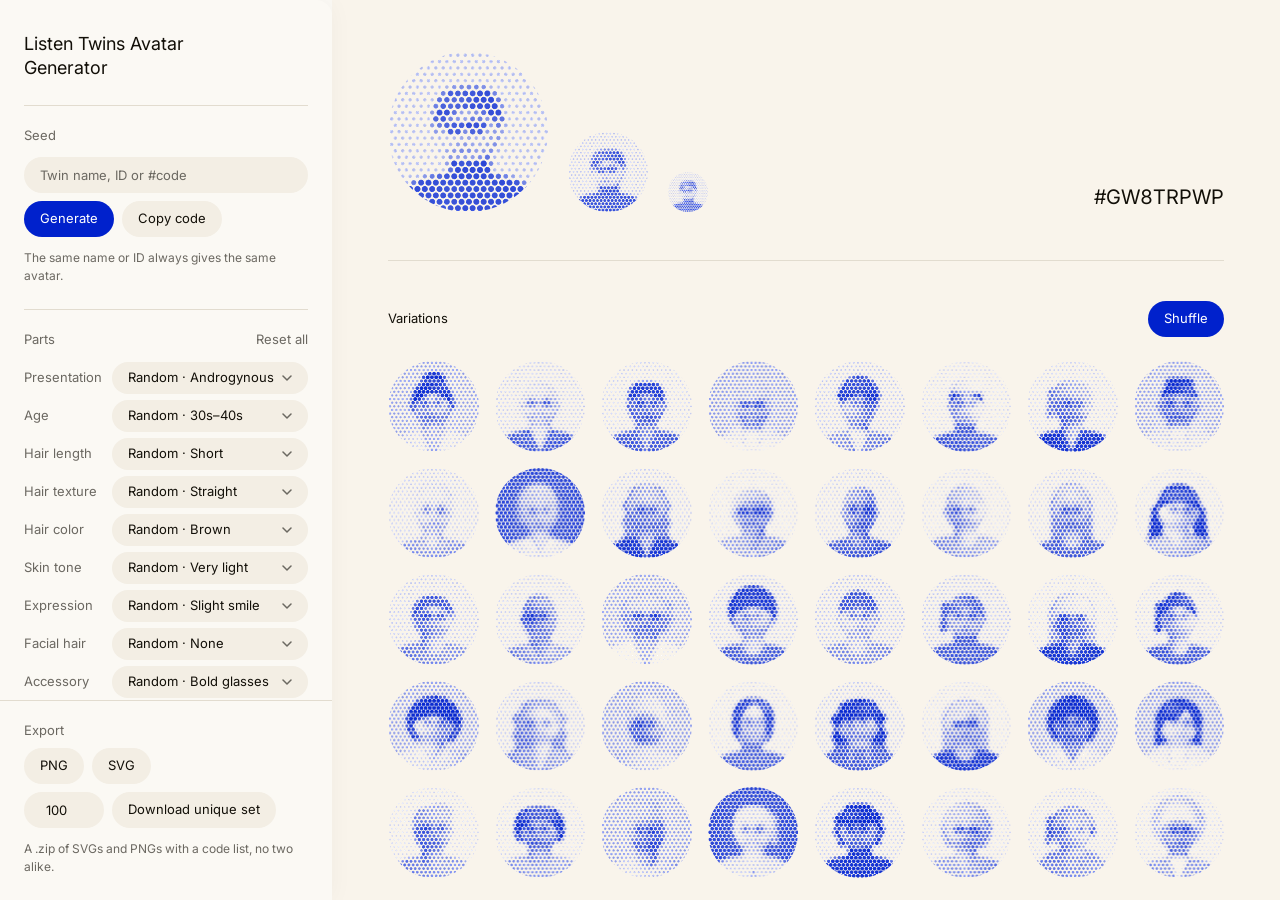
==== generator/index.html @ 9fcd25c4 "Twin Avatars: section dividers in the sidebar Co-Authored-By: Claude Opus 5.5 <noreply@anthropic.com" ====
<!DOCTYPE html>
<html lang="en">
<head>
<meta charset="UTF-8">
<meta name="viewport" content="width=device-width, initial-scale=1.0">
<title>Twin Avatars</title>
<link rel="preconnect" href="https://fonts.googleapis.com">
<link rel="preconnect" href="https://fonts.gstatic.com" crossorigin>
<link href="https://fonts.googleapis.com/css2?family=Inter&display=swap" rel="stylesheet">
<link rel="stylesheet" href="styles.css?v=28">
</head>
<body>
<div class="app">

  <aside class="sidebar">
    <div class="sidebar-body">
      <h1>Listen Twins Avatar<br>Generator</h1>

      <section class="group">
        <h2>Seed</h2>
        <input type="text" id="seedInput" class="field" placeholder="Twin name, ID or #code" spellcheck="false" autocomplete="off">
        <div class="row">
          <button id="randomBtn" class="btn primary">Generate</button>
          <button id="copyCode" class="btn">Copy code</button>
        </div>
        <p class="hint">The same name or ID always gives the same avatar.</p>
      </section>

      <section class="group">
        <div class="group-head">
          <h2>Parts</h2>
          <button id="unlockAll" class="link">Reset all</button>
        </div>
        <div id="parts"></div>
        <p class="hint">Pick a part to lock it. Face shape, pose and lighting vary on their own.</p>
      </section>
    </div>

    <section class="sidebar-foot">
      <h2>Export</h2>
      <div class="row">
        <button id="exportPng" class="btn">PNG</button>
        <button id="exportSvg" class="btn">SVG</button>
      </div>
      <div class="row">
        <input type="number" id="setCount" class="field count" value="100" min="1" max="2000" aria-label="Set size">
        <button id="exportSet" class="btn">Download unique set</button>
      </div>
      <p class="hint" id="exportStatus">A .zip of SVGs and PNGs with a code list, no two alike.</p>
    </section>
  </aside>

  <main class="stage">
    <section class="hero">
      <button class="previews" id="copySvg" aria-label="Copy avatar SVG">
        <canvas class="avatar" data-size="160"></canvas>
        <canvas class="avatar" data-size="80"></canvas>
        <canvas class="avatar" data-size="40"></canvas>
      </button>
      <div class="code-wrap">
        <button class="code" id="codeLabel" aria-label="Copy avatar code">–</button>
        <span class="copied" id="copiedNote" role="status" aria-live="polite"></span>
      </div>
    </section>

    <div class="divider"></div>

    <section>
      <div class="gallery-head">
        <h2>Variations</h2>
        <button id="shuffleBtn" class="btn primary">Shuffle</button>
      </div>
      <div class="gallery" id="gallery"></div>
    </section>
  </main>

</div>
<div class="cursor-tip" id="cursorTip" aria-hidden="true">Copy SVG</div>
<script src="avatar.js?v=33"></script>
<script src="app.js?v=20"></script>
</body>
</html>
---- generator/styles.css ----
/* Twin Avatars — Inter 400 only; no letter-spacing, all-caps or strokes.
 * Fields and buttons are filled pills; the one hairline is the divider. */

:root {
  --panel: #FBF9F4;          /* surface-highlight */
  --stage: #F9F4EB;          /* surface-primary beige */
  --fill: #F3EEE4;          /* light beige */
  --fill-hover: #EEE8DD;    /* surface-secondary */
  --placeholder: #EEE8DD;    /* surface-secondary */
  --text: #120F08;
  --text-secondary: #6B6861;
  --hairline: #E2DCCF;
  --brand: #0021CC;
  --brand-hover: #0019A3;
  --brand-tint: #E6E9FA;
  --on-brand: #FFFFFF;
  --sidebar-w: 332px;   /* fits the longest part label, "Random · Androgynous" */
}

@media (prefers-color-scheme: dark) {
  :root {
    --panel: #1A1A1A;
    --stage: #130F06;
    --fill: #201C13;
    --fill-hover: #30291D;
    --placeholder: #201C13;
    --text: #F9F4EB;
    --text-secondary: #9E9B94;
    --hairline: #30291D;
    --brand: #3354FF;
    --brand-hover: #4D6AFF;
    --brand-tint: #1A2050;
  }
}

* { box-sizing: border-box; }

/* The page background itself is painted as the two panels, so the sidebar
   color always reaches the bottom of the window, whatever height the
   browser reports for the layout. */
html {
  background: linear-gradient(90deg, var(--panel) 0 var(--sidebar-w), var(--stage) var(--sidebar-w));
}
html, body {
  margin: 0;
  height: 100%;
  color: var(--text);
  font-family: 'Inter', sans-serif;
  font-weight: 400;
  font-size: 13px;
  line-height: 1.5;
}
body { background: transparent; }

h1, h2, button, input, select { font: inherit; font-weight: 400; color: inherit; }
h1, h2, p { margin: 0; }

/* desktop: the page itself never scrolls; the layout is pinned to the
   window edges and only the sidebar options and the stage scroll inside */
.app { display: flex; position: fixed; inset: 0; }
html, body { overflow: hidden; overscroll-behavior: none; }

/* ---------- Sidebar ---------- */

/* options scroll; export stays pinned at the bottom */
.sidebar {
  width: var(--sidebar-w);
  flex: none;
  display: flex;
  flex-direction: column;
  overflow: hidden;
  background: var(--panel);
  border-radius: 0 16px 0 0;
  box-shadow: 0 0 24px rgba(18, 15, 8, 0.04);
  position: relative;
  z-index: 1;
}
.sidebar-body {
  flex: 1;
  min-height: 0;
  overflow-y: auto;
  padding: 32px 24px 24px;
}
.sidebar-foot {
  flex: none;
  padding: 20px 24px 24px;
  background: var(--panel);
  border-top: 1px solid var(--hairline);
}
.sidebar-foot h2 { font-size: 13px; color: var(--text-secondary); margin-bottom: 4px; }
.sidebar h1 { font-size: 18px; line-height: 1.35; }

.group { margin-top: 24px; padding-top: 20px; border-top: 1px solid var(--hairline); }
.group h2 { font-size: 13px; color: var(--text-secondary); margin-bottom: 12px; }
.group-head { display: flex; justify-content: space-between; align-items: baseline; }

.row { display: flex; gap: 8px; margin-top: 8px; flex-wrap: wrap; }
.hint { color: var(--text-secondary); font-size: 12px; margin-top: 12px; }

.field, .part select {
  height: 36px;
  width: 100%;
  border: none;
  border-radius: 999px;
  background: var(--fill);
  padding: 0 16px;
  outline: none;
}
.field::placeholder { color: var(--text-secondary); }
.field:focus-visible, .part select:focus-visible, .btn:focus-visible, .link:focus-visible {
  box-shadow: 0 0 0 2px var(--brand);
}
.field.count { width: 80px; text-align: center; padding: 0 8px; }

.part {
  display: grid;
  grid-template-columns: 80px 1fr;
  align-items: center;
  gap: 8px;
  margin-bottom: 6px;
}
.part span { color: var(--text-secondary); }
.part select {
  height: 32px;
  appearance: none;
  cursor: pointer;
  /* chevron sits 16px from the right edge, matching the 16px text inset
     on the left, so the pill's padding is even on both sides */
  background-image: url("data:image/svg+xml,%3Csvg xmlns='http://www.w3.org/2000/svg' width='10' height='6' viewBox='0 0 10 6'%3E%3Cpath d='M1 1l4 4 4-4' fill='none' stroke='%236B6861' stroke-width='1.5' stroke-linecap='round' stroke-linejoin='round'/%3E%3C/svg%3E");
  background-repeat: no-repeat;
  background-position: right 16px center;
  padding: 0 34px 0 16px;
  text-overflow: ellipsis;
}
.part select:hover { background-color: var(--fill-hover); }
.part select.locked { background-color: var(--brand-tint); color: var(--brand); }

.btn {
  height: 36px;
  border: none;
  border-radius: 999px;
  background: var(--fill);
  padding: 0 16px;
  cursor: pointer;
  transition: background-color 120ms;
}
.btn:hover { background: var(--fill-hover); }
.btn:disabled { color: var(--text-secondary); cursor: default; }
.btn.primary { background: var(--brand); color: var(--on-brand); }
.btn.primary:hover { background: var(--brand-hover); }

.link {
  border: none;
  background: none;
  padding: 0;
  color: var(--text-secondary);
  cursor: pointer;
  border-radius: 4px;
}
.link:hover { color: var(--text); }

/* ---------- Stage ---------- */

.stage {
  flex: 1;
  min-width: 0;
  overflow-y: auto;
  padding: 52px 56px 48px;
  background: var(--stage);
}

.hero {
  display: flex;
  align-items: flex-end;
  justify-content: space-between;
  gap: 24px;
}

/* the previews are one button: clicking an avatar copies its SVG */
.previews {
  display: flex;
  align-items: flex-end;
  gap: 20px;
  border: none;
  background: none;
  padding: 0;
  cursor: pointer;
  border-radius: 16px;
}
.previews:focus-visible { outline: none; box-shadow: 0 0 0 2px var(--brand); }
.avatar { display: block; border-radius: 50%; background: var(--placeholder); transition: transform 160ms ease-out; }
.previews .avatar:hover { transform: scale(1.06); }
/* avatars are transparent; the fill only holds the spot while rendering */
.avatar.ready, .gallery button.ready { background: transparent; }

.code-wrap { position: relative; display: flex; flex-direction: column; align-items: flex-end; }
.code {
  font-size: 20px;
  font-variant-numeric: tabular-nums;
  border: none;
  background: none;
  padding: 4px 10px;
  margin: -4px -10px;
  border-radius: 999px;
  cursor: pointer;
  transition: background-color 120ms;
}
.code:hover { background: var(--placeholder); }
.code:focus-visible { outline: none; box-shadow: 0 0 0 2px var(--brand); }
.copied {
  position: absolute;
  top: 100%;
  right: 0;
  margin-top: 8px;
  white-space: nowrap;
  font-size: 12px;
  color: var(--brand);
  opacity: 0;
  transform: translateY(-4px);
  transition: opacity 160ms, transform 160ms;
}
.copied.show { opacity: 1; transform: none; }

/* bubble that follows the cursor over the avatars and the code */
.cursor-tip {
  position: fixed;
  left: 0;
  top: 0;
  z-index: 10;
  padding: 4px 10px;
  border-radius: 999px;
  background: var(--text);
  color: var(--panel);
  font-size: 12px;
  white-space: nowrap;
  pointer-events: none;
  opacity: 0;
  transition: opacity 120ms;
}
.cursor-tip.show { opacity: 1; }

.divider { height: 1px; background: var(--hairline); margin: 48px 0 40px; }

.gallery-head {
  display: flex;
  justify-content: space-between;
  align-items: center;
  margin-bottom: 24px;
}
.gallery-head h2 { font-size: 13px; }   /* same as the Shuffle button */

.gallery {
  display: grid;
  grid-template-columns: repeat(8, 1fr);
  gap: 16px;
}
.gallery button {
  aspect-ratio: 1;
  width: 100%;
  padding: 0;
  border: none;
  border-radius: 50%;
  background: var(--placeholder);
  cursor: pointer;
}
.gallery button:focus-visible { box-shadow: 0 0 0 2px var(--brand); outline: none; }
.gallery button.active { box-shadow: 0 0 0 2px var(--stage), 0 0 0 4px var(--brand); }
/* scale the canvas, not the button, so hover doesn't fight the flip */
.gallery canvas { display: block; width: 100%; height: 100%; border-radius: 50%; transition: transform 160ms ease-out; }
.gallery button:hover canvas { transform: scale(1.06); }

@media (max-width: 1100px) {
  .gallery { grid-template-columns: repeat(6, 1fr); }
}

@media (max-width: 760px) {
  html { background: var(--stage); }
  html, body { overflow: visible; }
  .app { flex-direction: column; position: static; }
  .sidebar { width: 100%; border-radius: 0 0 16px 16px; overflow: visible; }
  .sidebar-body { overflow: visible; padding: 24px 16px 16px; }
  .sidebar-foot { padding: 16px 16px 24px; }
  .stage { overflow: visible; padding: 32px 16px; }
  .hero { flex-wrap: wrap; }
  .previews { gap: 12px; }
  .code { font-size: 16px; }
  .divider { margin: 32px 0 24px; }
  .gallery { grid-template-columns: repeat(4, 1fr); gap: 12px; }
}
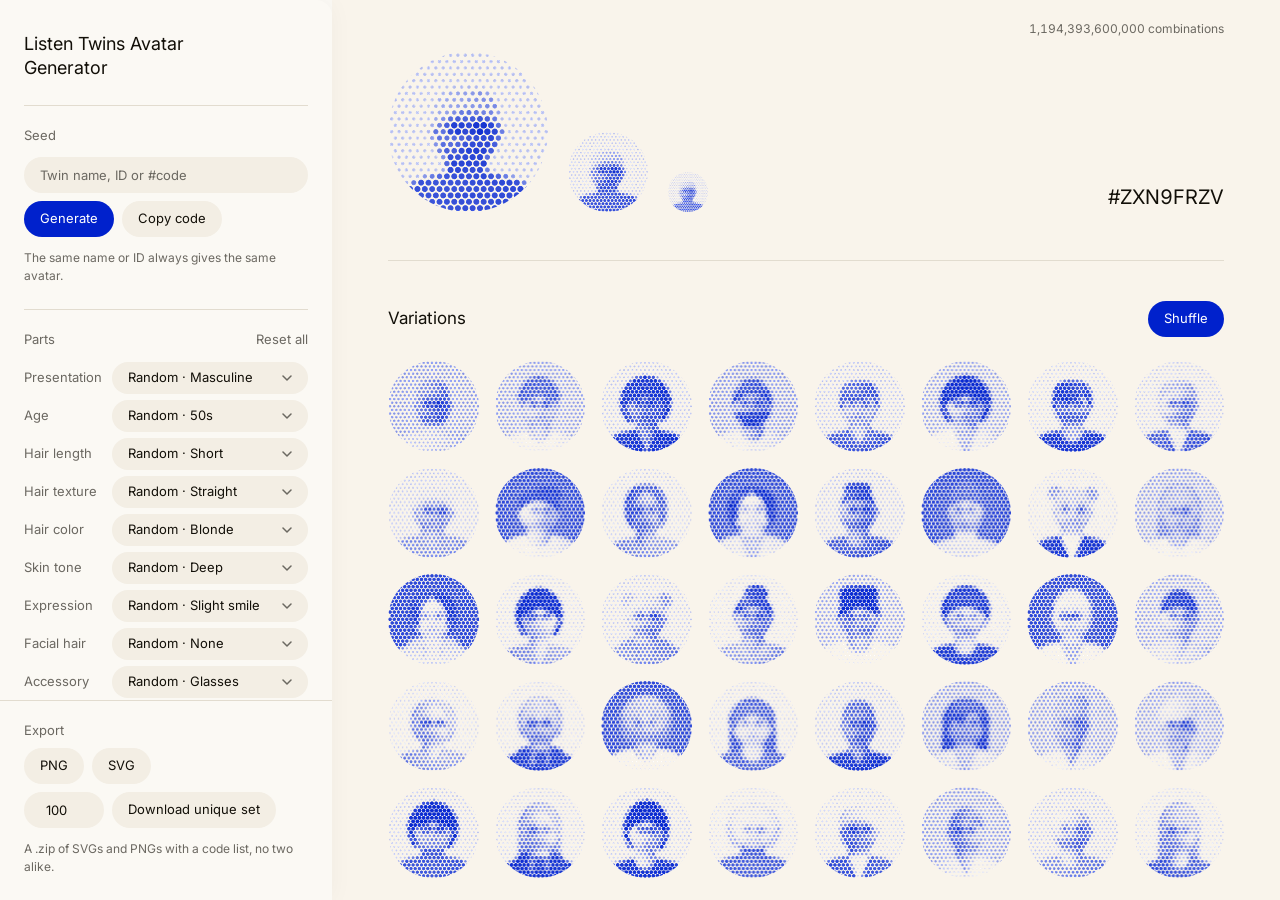
==== commit 1f1df4e8: "Twin Avatars: rarer, redesigned ponytail; combinations count; larger Variations label The ponytail r" ====
--- a/generator/index.html
+++ b/generator/index.html
@@ -7,7 +7,7 @@
 <link rel="preconnect" href="https://fonts.googleapis.com">
 <link rel="preconnect" href="https://fonts.gstatic.com" crossorigin>
 <link href="https://fonts.googleapis.com/css2?family=Inter&display=swap" rel="stylesheet">
-<link rel="stylesheet" href="styles.css?v=28">
+<link rel="stylesheet" href="styles.css?v=29">
 </head>
 <body>
 <div class="app">
@@ -51,6 +51,7 @@
   </aside>
 
   <main class="stage">
+    <span class="combos" id="dotReadout">–</span>
     <section class="hero">
       <button class="previews" id="copySvg" aria-label="Copy avatar SVG">
         <canvas class="avatar" data-size="160"></canvas>
@@ -76,7 +77,7 @@
 
 </div>
 <div class="cursor-tip" id="cursorTip" aria-hidden="true">Copy SVG</div>
-<script src="avatar.js?v=33"></script>
-<script src="app.js?v=20"></script>
+<script src="avatar.js?v=35"></script>
+<script src="app.js?v=21"></script>
 </body>
 </html>
--- a/generator/styles.css
+++ b/generator/styles.css
@@ -162,11 +162,22 @@
 /* ---------- Stage ---------- */
 
 .stage {
+  position: relative;
   flex: 1;
   min-width: 0;
   overflow-y: auto;
   padding: 52px 56px 48px;
   background: var(--stage);
+}
+
+/* combinations count, top right */
+.combos {
+  position: absolute;
+  top: 20px;
+  right: 56px;
+  font-size: 12px;
+  color: var(--text-secondary);
+  font-variant-numeric: tabular-nums;
 }
 
 .hero {
@@ -247,7 +258,7 @@
   align-items: center;
   margin-bottom: 24px;
 }
-.gallery-head h2 { font-size: 13px; }   /* same as the Shuffle button */
+.gallery-head h2 { font-size: 17px; }
 
 .gallery {
   display: grid;
@@ -284,6 +295,7 @@
   .hero { flex-wrap: wrap; }
   .previews { gap: 12px; }
   .code { font-size: 16px; }
+  .combos { right: 16px; top: 12px; }
   .divider { margin: 32px 0 24px; }
   .gallery { grid-template-columns: repeat(4, 1fr); gap: 12px; }
 }
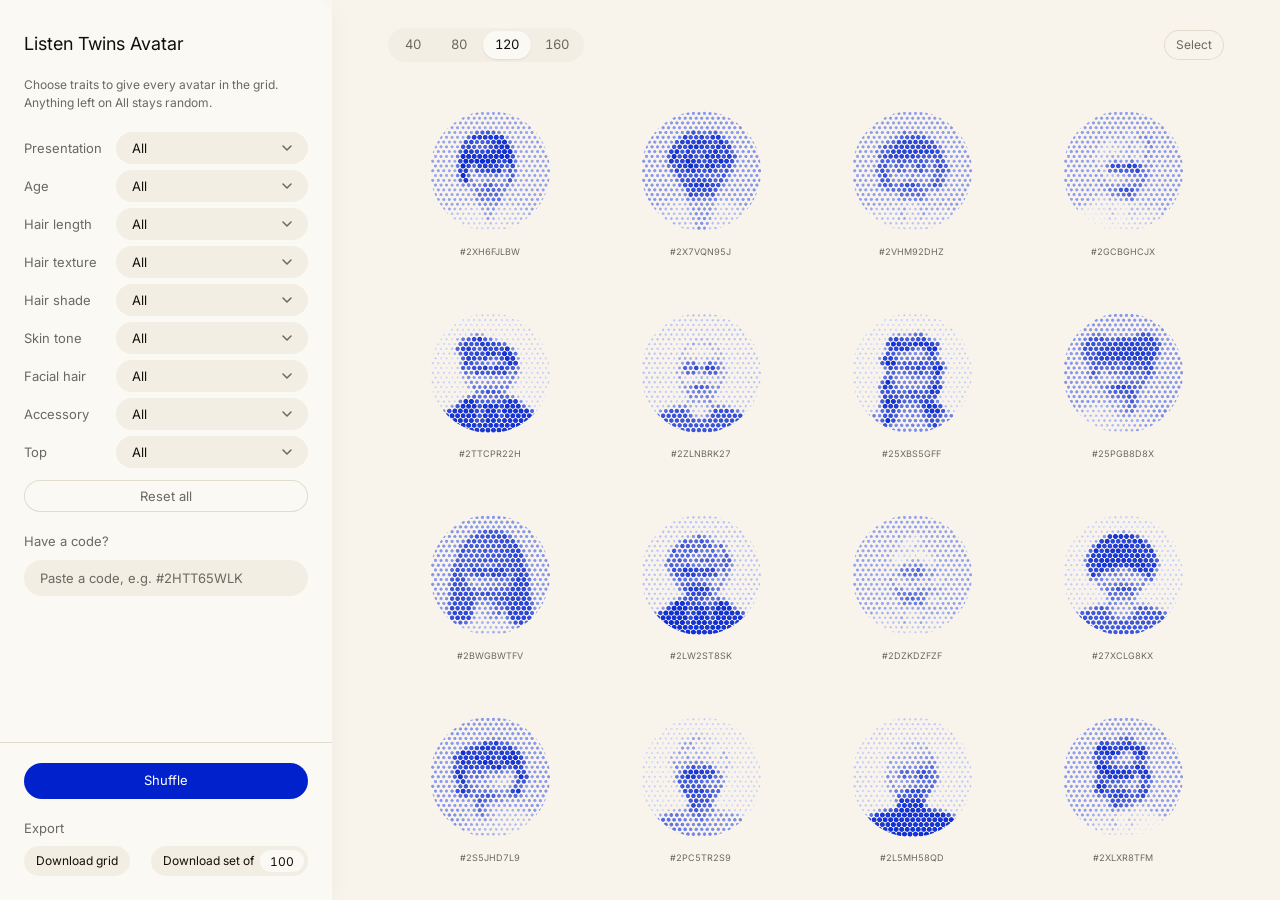
==== commit 8b664a7f: "Twin Avatars: grid UI, clearer parts, sturdier avatars UI: one big grid with a 40/80/120/160 size sw" ====
--- a/generator/index.html
+++ b/generator/index.html
@@ -7,77 +7,72 @@
 <link rel="preconnect" href="https://fonts.googleapis.com">
 <link rel="preconnect" href="https://fonts.gstatic.com" crossorigin>
 <link href="https://fonts.googleapis.com/css2?family=Inter&display=swap" rel="stylesheet">
-<link rel="stylesheet" href="styles.css?v=29">
+<link rel="stylesheet" href="styles.css?v=55">
 </head>
 <body>
 <div class="app">
 
   <aside class="sidebar">
     <div class="sidebar-body">
-      <h1>Listen Twins Avatar<br>Generator</h1>
+      <h1>Listen Twins Avatar</h1>
 
       <section class="group">
-        <h2>Seed</h2>
-        <input type="text" id="seedInput" class="field" placeholder="Twin name, ID or #code" spellcheck="false" autocomplete="off">
-        <div class="row">
-          <button id="randomBtn" class="btn primary">Generate</button>
-          <button id="copyCode" class="btn">Copy code</button>
-        </div>
-        <p class="hint">The same name or ID always gives the same avatar.</p>
+        <p class="hint parts-hint">Choose traits to give every avatar in the grid. Anything left on All stays random.</p>
+        <div id="parts"></div>
+        <button id="unlockAll" class="btn outline reset">Reset all</button>
       </section>
 
-      <section class="group">
-        <div class="group-head">
-          <h2>Parts</h2>
-          <button id="unlockAll" class="link">Reset all</button>
+      <div class="restore">
+        <label for="seedInput">Have a code?</label>
+        <input type="text" id="seedInput" class="field" placeholder="Paste a code, e.g. #2HTT65WLK" spellcheck="false" autocomplete="off">
+      </div>
+    </div>
+
+    <!-- pinned: Generate and Export stay visible while the options scroll -->
+    <div class="sidebar-foot">
+      <button id="generateBtn" class="btn primary generate">Shuffle</button>
+
+      <section class="export">
+        <h2>Export</h2>
+        <div class="export-row">
+          <button id="exportGrid" class="btn small" title="Zip of the avatars on screen: SVGs, PNGs and codes">Download grid</button>
+          <!-- one pill: the label downloads, the number inside is editable -->
+          <span class="set-pill" title="Zip of that many new, unique avatars">
+            <button id="exportSet" class="set-btn">Download set of</button>
+            <input type="number" id="setCount" value="100" min="1" max="2000" aria-label="Number of avatars in the set">
+          </span>
         </div>
-        <div id="parts"></div>
-        <p class="hint">Pick a part to lock it. Face shape, pose and lighting vary on their own.</p>
+        <p class="hint status" hidden>
+          <span id="exportStatus" aria-live="polite"></span>
+          <button id="cancelExport" class="cancel" aria-label="Cancel download" hidden>×</button>
+        </p>
       </section>
     </div>
-
-    <section class="sidebar-foot">
-      <h2>Export</h2>
-      <div class="row">
-        <button id="exportPng" class="btn">PNG</button>
-        <button id="exportSvg" class="btn">SVG</button>
-      </div>
-      <div class="row">
-        <input type="number" id="setCount" class="field count" value="100" min="1" max="2000" aria-label="Set size">
-        <button id="exportSet" class="btn">Download unique set</button>
-      </div>
-      <p class="hint" id="exportStatus">A .zip of SVGs and PNGs with a code list, no two alike.</p>
-    </section>
   </aside>
 
   <main class="stage">
-    <span class="combos" id="dotReadout">–</span>
-    <section class="hero">
-      <button class="previews" id="copySvg" aria-label="Copy avatar SVG">
-        <canvas class="avatar" data-size="160"></canvas>
-        <canvas class="avatar" data-size="80"></canvas>
-        <canvas class="avatar" data-size="40"></canvas>
-      </button>
-      <div class="code-wrap">
-        <button class="code" id="codeLabel" aria-label="Copy avatar code">–</button>
-        <span class="copied" id="copiedNote" role="status" aria-live="polite"></span>
+    <div class="stage-head">
+      <div class="sizes" id="sizes" role="radiogroup" aria-label="Avatar size">
+        <button role="radio" data-size="40">40</button>
+        <button role="radio" data-size="80">80</button>
+        <button role="radio" data-size="120">120</button>
+        <button role="radio" data-size="160">160</button>
       </div>
-    </section>
-
-    <div class="divider"></div>
-
-    <section>
-      <div class="gallery-head">
-        <h2>Variations</h2>
-        <button id="shuffleBtn" class="btn primary">Shuffle</button>
+      <div class="select-bar">
+        <span class="select-tools" id="selectTools" hidden>
+          <span class="sel-count" id="selCount" aria-live="polite">0 selected</span>
+          <button id="selectAll" class="link">Select all</button>
+          <button id="deselectAll" class="link">Deselect all</button>
+        </span>
+        <button id="selectToggle" class="btn small outline" aria-pressed="false">Select</button>
       </div>
-      <div class="gallery" id="gallery"></div>
-    </section>
+    </div>
+    <div class="grid" id="grid"></div>
   </main>
 
 </div>
 <div class="cursor-tip" id="cursorTip" aria-hidden="true">Copy SVG</div>
-<script src="avatar.js?v=35"></script>
-<script src="app.js?v=21"></script>
+<script src="avatar.js?v=55"></script>
+<script src="app.js?v=38"></script>
 </body>
 </html>
--- a/generator/styles.css
+++ b/generator/styles.css
@@ -88,11 +88,80 @@
   border-top: 1px solid var(--hairline);
 }
 .sidebar-foot h2 { font-size: 13px; color: var(--text-secondary); margin-bottom: 4px; }
+/* the first section follows the title directly, without a divider */
+.sidebar h1 + .group { border-top: none; padding-top: 0; margin-top: 20px; }
 .sidebar h1 { font-size: 18px; line-height: 1.35; }
 
 .group { margin-top: 24px; padding-top: 20px; border-top: 1px solid var(--hairline); }
 .group h2 { font-size: 13px; color: var(--text-secondary); margin-bottom: 12px; }
 .group-head { display: flex; justify-content: space-between; align-items: baseline; }
+.generate { width: 100%; }
+.export { margin-top: 20px; }
+.export-row { display: flex; flex-wrap: wrap; justify-content: space-between; align-items: center; gap: 8px; margin-top: 8px; }
+.set-pill {
+  display: inline-flex;
+  align-items: center;
+  height: 30px;
+  padding-right: 4px;
+  border-radius: 999px;
+  background: var(--fill);
+  transition: background-color 120ms;
+}
+.set-pill:hover { background: var(--fill-hover); }
+.set-pill[hidden] { display: none; }
+.set-btn {
+  height: 100%;
+  padding: 0 6px 0 12px;
+  border: none;
+  background: none;
+  font-size: 12px;
+  cursor: pointer;
+  border-radius: 999px 0 0 999px;
+}
+.set-btn:disabled { color: var(--text-secondary); cursor: default; }
+.set-btn:focus-visible { outline: none; box-shadow: 0 0 0 2px var(--brand); }
+.set-pill input {
+  width: 44px;
+  height: 22px;
+  border: none;
+  border-radius: 999px;
+  background: var(--panel);
+  color: var(--text);
+  text-align: center;
+  font: inherit;
+  font-size: 12px;
+  font-variant-numeric: tabular-nums;
+  -moz-appearance: textfield;
+}
+.set-pill input::-webkit-outer-spin-button,
+.set-pill input::-webkit-inner-spin-button { -webkit-appearance: none; margin: 0; }
+.set-pill input:focus { outline: none; box-shadow: 0 0 0 2px var(--brand); }
+.btn.small { height: 30px; padding: 0 12px; font-size: 12px; }
+/* only shown while a download is running or just finished */
+.status { display: flex; align-items: center; gap: 8px; margin-top: 8px; }
+.status[hidden] { display: none; }
+/* small round X to stop a download that's rendering */
+.cancel {
+  width: 20px;
+  height: 20px;
+  flex: none;
+  border: none;
+  border-radius: 50%;
+  background: var(--fill);
+  color: var(--text-secondary);
+  font-size: 14px;
+  line-height: 20px;
+  padding: 0;
+  cursor: pointer;
+}
+.cancel:hover { background: var(--fill-hover); color: var(--text); }
+.cancel[hidden] { display: none; }
+
+.restore { margin-top: 20px; }
+.restore label { display: block; color: var(--text-secondary); }
+.restore .field { margin-top: 8px; }
+/* the parts hint sits under the heading, above the pills */
+.parts-hint { margin: 0 0 20px; }
 
 .row { display: flex; gap: 8px; margin-top: 8px; flex-wrap: wrap; }
 .hint { color: var(--text-secondary); font-size: 12px; margin-top: 12px; }
@@ -107,6 +176,7 @@
   outline: none;
 }
 .field::placeholder { color: var(--text-secondary); }
+.field.invalid { box-shadow: 0 0 0 1px #CF2617; }   /* not a valid avatar code */
 .field:focus-visible, .part select:focus-visible, .btn:focus-visible, .link:focus-visible {
   box-shadow: 0 0 0 2px var(--brand);
 }
@@ -116,7 +186,7 @@
   display: grid;
   grid-template-columns: 80px 1fr;
   align-items: center;
-  gap: 8px;
+  gap: 12px;
   margin-bottom: 6px;
 }
 .part span { color: var(--text-secondary); }
@@ -148,6 +218,10 @@
 .btn:disabled { color: var(--text-secondary); cursor: default; }
 .btn.primary { background: var(--brand); color: var(--on-brand); }
 .btn.primary:hover { background: var(--brand-hover); }
+/* stroked pill */
+.btn.outline { background: none; box-shadow: inset 0 0 0 1px var(--hairline); color: var(--text-secondary); }
+.btn.outline:hover { background: none; box-shadow: inset 0 0 0 1px var(--text-secondary); color: var(--text); }
+.reset { width: 100%; height: 32px; margin-top: 6px; }
 
 .link {
   border: none;
@@ -159,7 +233,7 @@
 }
 .link:hover { color: var(--text); }
 
-/* ---------- Stage ---------- */
+/* ---------- Stage: one big grid ---------- */
 
 .stage {
   position: relative;
@@ -170,69 +244,109 @@
   background: var(--stage);
 }
 
-/* combinations count, top right */
-.combos {
-  position: absolute;
-  top: 20px;
-  right: 56px;
-  font-size: 12px;
+/* size switcher on the left, combinations count on the right */
+.stage-head {
+  display: flex;
+  justify-content: space-between;
+  align-items: center;
+  margin: -24px 0 28px;
+}
+.sizes {
+  display: flex;
+  gap: 2px;
+  padding: 3px;
+  border-radius: 999px;
+  background: var(--fill);
+}
+.sizes button {
+  height: 28px;
+  min-width: 44px;
+  padding: 0 12px;
+  border: none;
+  border-radius: 999px;
+  background: none;
   color: var(--text-secondary);
   font-variant-numeric: tabular-nums;
-}
-
-.hero {
+  cursor: pointer;
+  transition: background-color 120ms, color 120ms;
+}
+.sizes button:hover { color: var(--text); }
+.sizes button[aria-checked="true"] { background: var(--panel); color: var(--text); box-shadow: 0 1px 2px rgba(18, 15, 8, 0.08); }
+.sizes button:focus-visible { outline: none; box-shadow: 0 0 0 2px var(--brand); }
+/* selection mode: count, select all / deselect all, and the toggle */
+.select-bar { display: flex; align-items: center; gap: 16px; }
+.select-tools { display: flex; align-items: center; gap: 16px; font-size: 12px; }
+.select-tools[hidden] { display: none; }
+.sel-count { color: var(--text); font-variant-numeric: tabular-nums; }
+.select-tools .link { font-size: 12px; }
+#selectToggle[aria-pressed="true"] { background: var(--text); color: var(--panel); box-shadow: none; }
+
+/* selected tiles: a ring and a check */
+.grid .tile > button:first-child { position: relative; }
+.grid .tile.selected > button:first-child { box-shadow: 0 0 0 3px var(--stage), 0 0 0 5px var(--brand); }
+.grid .tile.selected > button:first-child::after {
+  content: "";
+  position: absolute;
+  top: -2px;
+  right: -2px;
+  width: 20px;
+  height: 20px;
+  border-radius: 50%;
+  background: var(--brand) url("data:image/svg+xml,%3Csvg xmlns='http://www.w3.org/2000/svg' width='10' height='8' viewBox='0 0 10 8'%3E%3Cpath d='M1 4l2.6 2.6L9 1' fill='none' stroke='white' stroke-width='1.6' stroke-linecap='round' stroke-linejoin='round'/%3E%3C/svg%3E") center no-repeat;
+  box-shadow: 0 0 0 2px var(--stage);
+}
+
+/* tiles render at exactly the chosen size (--tile) */
+/* cells are sized for the largest view, so switching sizes never reflows:
+   each avatar stays in its cell and scales in place */
+.grid {
+  --tile: 120px;
+  display: grid;
+  grid-template-columns: repeat(auto-fill, minmax(168px, 1fr));
+  gap: 12px 8px;
+}
+.tile {
+  height: 190px;
   display: flex;
-  align-items: flex-end;
-  justify-content: space-between;
-  gap: 24px;
-}
-
-/* the previews are one button: clicking an avatar copies its SVG */
-.previews {
-  display: flex;
-  align-items: flex-end;
-  gap: 20px;
+  flex-direction: column;
+  align-items: center;
+  justify-content: center;
+  gap: 14px;
+}
+/* the avatar's code, small, under each tile; click to copy */
+.tile .code {
   border: none;
   background: none;
+  padding: 1px 4px;
+  border-radius: 999px;
+  font-size: 9px;
+  line-height: 12px;
+  color: var(--text-secondary);
+  font-variant-numeric: tabular-nums;
+  white-space: nowrap;
+  cursor: pointer;
+}
+.tile .code:hover { color: var(--text); background: var(--placeholder); }
+.tile .code:focus-visible { outline: none; box-shadow: 0 0 0 2px var(--brand); }
+.grid > .tile > button:first-child {
+  width: var(--tile);
+  height: var(--tile);
+  flex: none;
+  transition: width 220ms ease, height 220ms ease;
   padding: 0;
-  cursor: pointer;
-  border-radius: 16px;
-}
-.previews:focus-visible { outline: none; box-shadow: 0 0 0 2px var(--brand); }
-.avatar { display: block; border-radius: 50%; background: var(--placeholder); transition: transform 160ms ease-out; }
-.previews .avatar:hover { transform: scale(1.06); }
+  border: none;
+  border-radius: 50%;
+  background: var(--placeholder);
+  cursor: pointer;
+}
 /* avatars are transparent; the fill only holds the spot while rendering */
-.avatar.ready, .gallery button.ready { background: transparent; }
-
-.code-wrap { position: relative; display: flex; flex-direction: column; align-items: flex-end; }
-.code {
-  font-size: 20px;
-  font-variant-numeric: tabular-nums;
-  border: none;
-  background: none;
-  padding: 4px 10px;
-  margin: -4px -10px;
-  border-radius: 999px;
-  cursor: pointer;
-  transition: background-color 120ms;
-}
-.code:hover { background: var(--placeholder); }
-.code:focus-visible { outline: none; box-shadow: 0 0 0 2px var(--brand); }
-.copied {
-  position: absolute;
-  top: 100%;
-  right: 0;
-  margin-top: 8px;
-  white-space: nowrap;
-  font-size: 12px;
-  color: var(--brand);
-  opacity: 0;
-  transform: translateY(-4px);
-  transition: opacity 160ms, transform 160ms;
-}
-.copied.show { opacity: 1; transform: none; }
-
-/* bubble that follows the cursor over the avatars and the code */
+.grid .tile > button.ready { background: transparent; }
+.grid .tile > button:first-child:focus-visible { box-shadow: 0 0 0 2px var(--brand); outline: none; }
+/* scale the canvas, not the button, so hover doesn't fight the flip */
+.grid canvas { display: block; width: 100%; height: 100%; border-radius: 50%; transition: transform 160ms ease-out; }
+.grid .tile > button:hover canvas { transform: scale(1.06); }
+
+/* bubble that follows the cursor over the tiles and confirms copies */
 .cursor-tip {
   position: fixed;
   left: 0;
@@ -250,40 +364,6 @@
 }
 .cursor-tip.show { opacity: 1; }
 
-.divider { height: 1px; background: var(--hairline); margin: 48px 0 40px; }
-
-.gallery-head {
-  display: flex;
-  justify-content: space-between;
-  align-items: center;
-  margin-bottom: 24px;
-}
-.gallery-head h2 { font-size: 17px; }
-
-.gallery {
-  display: grid;
-  grid-template-columns: repeat(8, 1fr);
-  gap: 16px;
-}
-.gallery button {
-  aspect-ratio: 1;
-  width: 100%;
-  padding: 0;
-  border: none;
-  border-radius: 50%;
-  background: var(--placeholder);
-  cursor: pointer;
-}
-.gallery button:focus-visible { box-shadow: 0 0 0 2px var(--brand); outline: none; }
-.gallery button.active { box-shadow: 0 0 0 2px var(--stage), 0 0 0 4px var(--brand); }
-/* scale the canvas, not the button, so hover doesn't fight the flip */
-.gallery canvas { display: block; width: 100%; height: 100%; border-radius: 50%; transition: transform 160ms ease-out; }
-.gallery button:hover canvas { transform: scale(1.06); }
-
-@media (max-width: 1100px) {
-  .gallery { grid-template-columns: repeat(6, 1fr); }
-}
-
 @media (max-width: 760px) {
   html { background: var(--stage); }
   html, body { overflow: visible; }
@@ -291,11 +371,6 @@
   .sidebar { width: 100%; border-radius: 0 0 16px 16px; overflow: visible; }
   .sidebar-body { overflow: visible; padding: 24px 16px 16px; }
   .sidebar-foot { padding: 16px 16px 24px; }
-  .stage { overflow: visible; padding: 32px 16px; }
-  .hero { flex-wrap: wrap; }
-  .previews { gap: 12px; }
-  .code { font-size: 16px; }
-  .combos { right: 16px; top: 12px; }
-  .divider { margin: 32px 0 24px; }
-  .gallery { grid-template-columns: repeat(4, 1fr); gap: 12px; }
-}
+  .stage { overflow: visible; padding: 40px 16px 32px; }
+  .stage-head { margin-top: -16px; }
+}
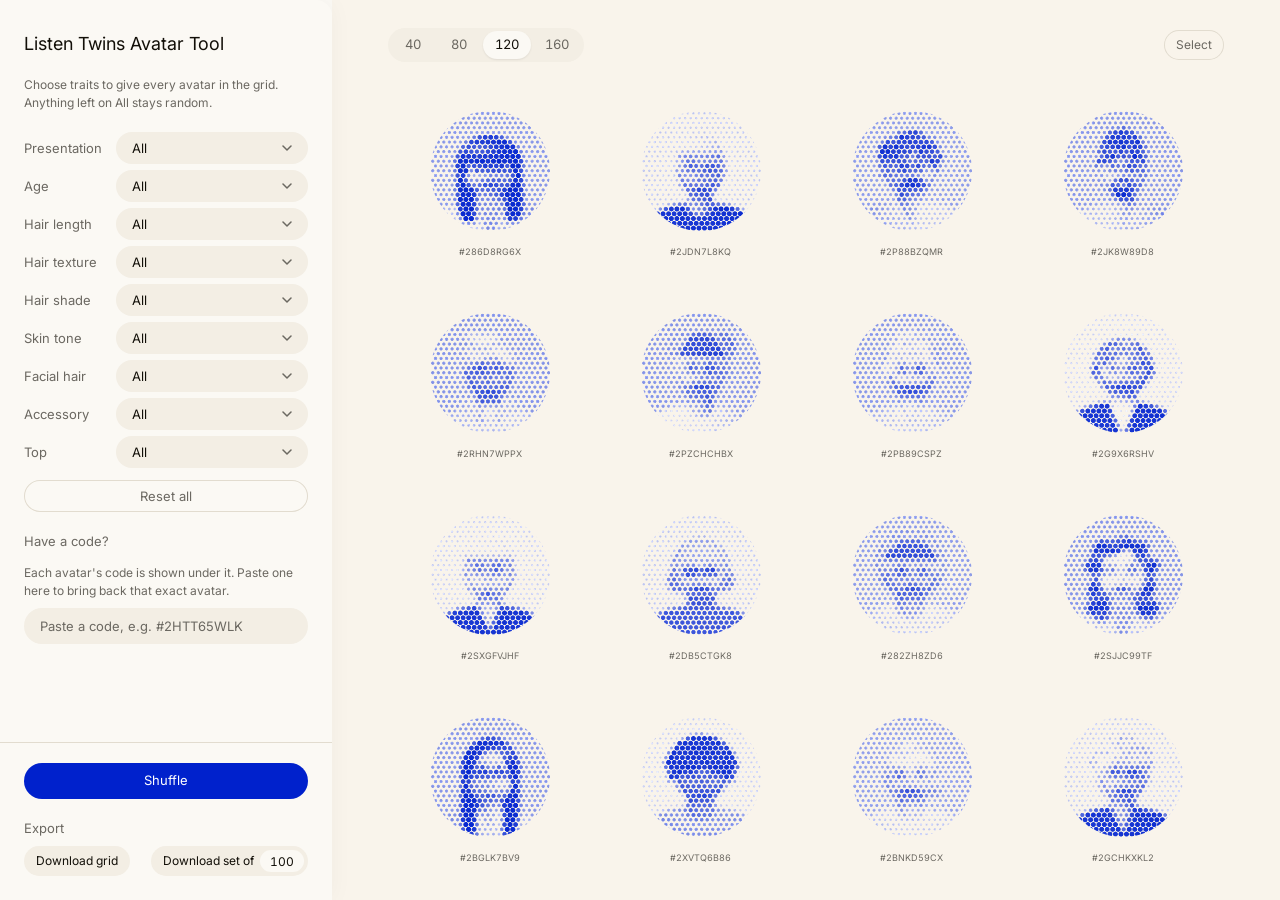
==== commit 8834aa2a: "Twin Avatars: explain the code box; title is Listen Twins Avatar Tool Co-Authored-By: Claude Opus 5." ====
--- a/generator/index.html
+++ b/generator/index.html
@@ -3,18 +3,18 @@
 <head>
 <meta charset="UTF-8">
 <meta name="viewport" content="width=device-width, initial-scale=1.0">
-<title>Twin Avatars</title>
+<title>Listen Twins Avatar Tool</title>
 <link rel="preconnect" href="https://fonts.googleapis.com">
 <link rel="preconnect" href="https://fonts.gstatic.com" crossorigin>
 <link href="https://fonts.googleapis.com/css2?family=Inter&display=swap" rel="stylesheet">
-<link rel="stylesheet" href="styles.css?v=55">
+<link rel="stylesheet" href="styles.css?v=56">
 </head>
 <body>
 <div class="app">
 
   <aside class="sidebar">
     <div class="sidebar-body">
-      <h1>Listen Twins Avatar</h1>
+      <h1>Listen Twins Avatar Tool</h1>
 
       <section class="group">
         <p class="hint parts-hint">Choose traits to give every avatar in the grid. Anything left on All stays random.</p>
@@ -24,7 +24,8 @@
 
       <div class="restore">
         <label for="seedInput">Have a code?</label>
-        <input type="text" id="seedInput" class="field" placeholder="Paste a code, e.g. #2HTT65WLK" spellcheck="false" autocomplete="off">
+        <p class="hint restore-hint" id="codeHint">Each avatar's code is shown under it. Paste one here to bring back that exact avatar.</p>
+        <input aria-describedby="codeHint" type="text" id="seedInput" class="field" placeholder="Paste a code, e.g. #2HTT65WLK" spellcheck="false" autocomplete="off">
       </div>
     </div>
 
--- a/generator/styles.css
+++ b/generator/styles.css
@@ -160,6 +160,7 @@
 .restore { margin-top: 20px; }
 .restore label { display: block; color: var(--text-secondary); }
 .restore .field { margin-top: 8px; }
+.restore-hint { margin-top: 2px; }
 /* the parts hint sits under the heading, above the pills */
 .parts-hint { margin: 0 0 20px; }
 
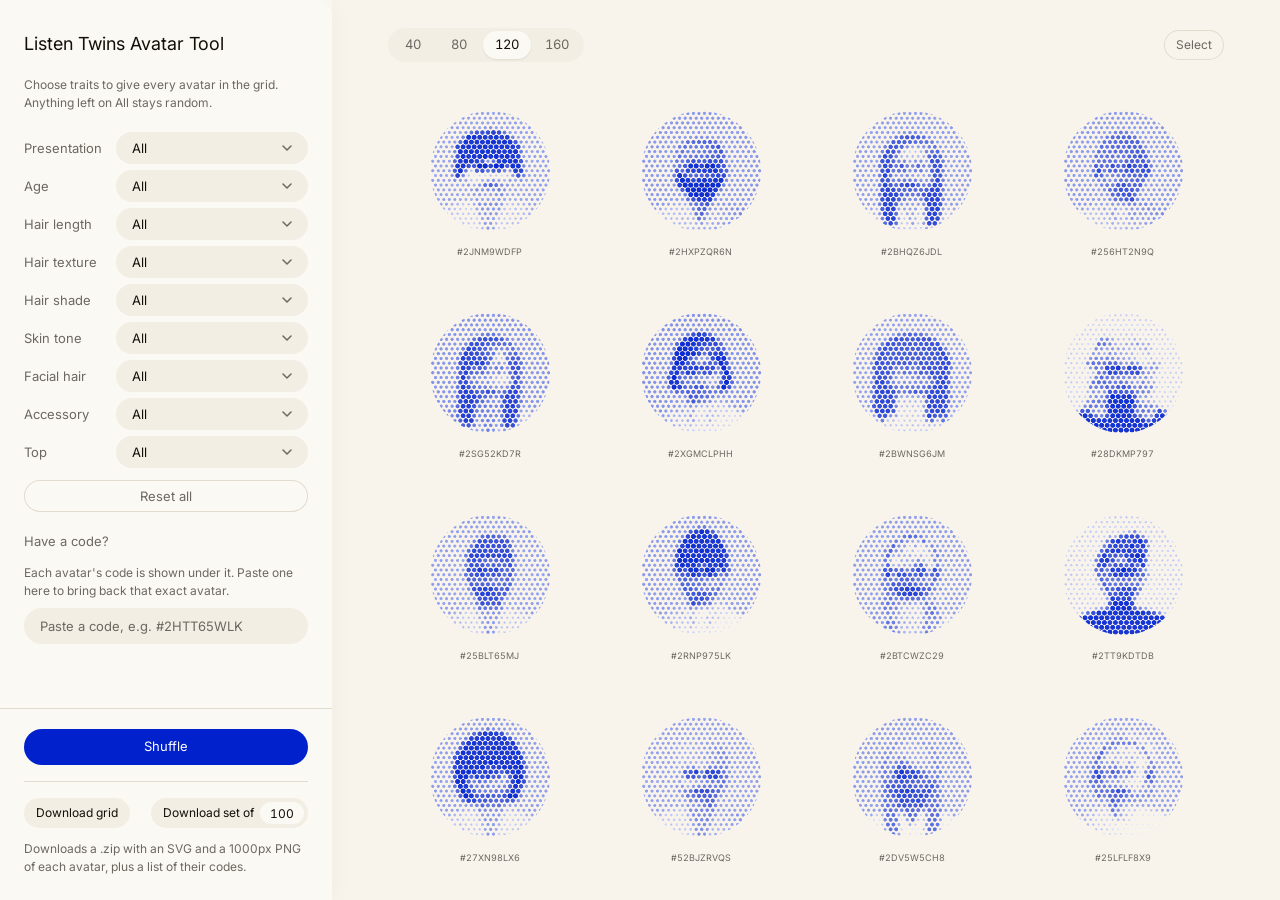
==== commit 81cce1c3: "Twin Avatars: divider under Shuffle, note on what downloads contain Co-Authored-By: Claude Opus 5.5 " ====
--- a/generator/index.html
+++ b/generator/index.html
@@ -7,7 +7,7 @@
 <link rel="preconnect" href="https://fonts.googleapis.com">
 <link rel="preconnect" href="https://fonts.gstatic.com" crossorigin>
 <link href="https://fonts.googleapis.com/css2?family=Inter&display=swap" rel="stylesheet">
-<link rel="stylesheet" href="styles.css?v=56">
+<link rel="stylesheet" href="styles.css?v=57">
 </head>
 <body>
 <div class="app">
@@ -33,8 +33,7 @@
     <div class="sidebar-foot">
       <button id="generateBtn" class="btn primary generate">Shuffle</button>
 
-      <section class="export">
-        <h2>Export</h2>
+      <section class="export" aria-label="Download">
         <div class="export-row">
           <button id="exportGrid" class="btn small" title="Zip of the avatars on screen: SVGs, PNGs and codes">Download grid</button>
           <!-- one pill: the label downloads, the number inside is editable -->
@@ -43,6 +42,7 @@
             <input type="number" id="setCount" value="100" min="1" max="2000" aria-label="Number of avatars in the set">
           </span>
         </div>
+        <p class="hint export-note">Downloads a .zip with an SVG and a 1000px PNG of each avatar, plus a list of their codes.</p>
         <p class="hint status" hidden>
           <span id="exportStatus" aria-live="polite"></span>
           <button id="cancelExport" class="cancel" aria-label="Cancel download" hidden>×</button>
--- a/generator/styles.css
+++ b/generator/styles.css
@@ -96,7 +96,9 @@
 .group h2 { font-size: 13px; color: var(--text-secondary); margin-bottom: 12px; }
 .group-head { display: flex; justify-content: space-between; align-items: baseline; }
 .generate { width: 100%; }
-.export { margin-top: 20px; }
+.export { margin-top: 16px; padding-top: 16px; border-top: 1px solid var(--hairline); }
+.export .export-row { margin-top: 0; }
+.export-note { margin-top: 8px; }
 .export-row { display: flex; flex-wrap: wrap; justify-content: space-between; align-items: center; gap: 8px; margin-top: 8px; }
 .set-pill {
   display: inline-flex;
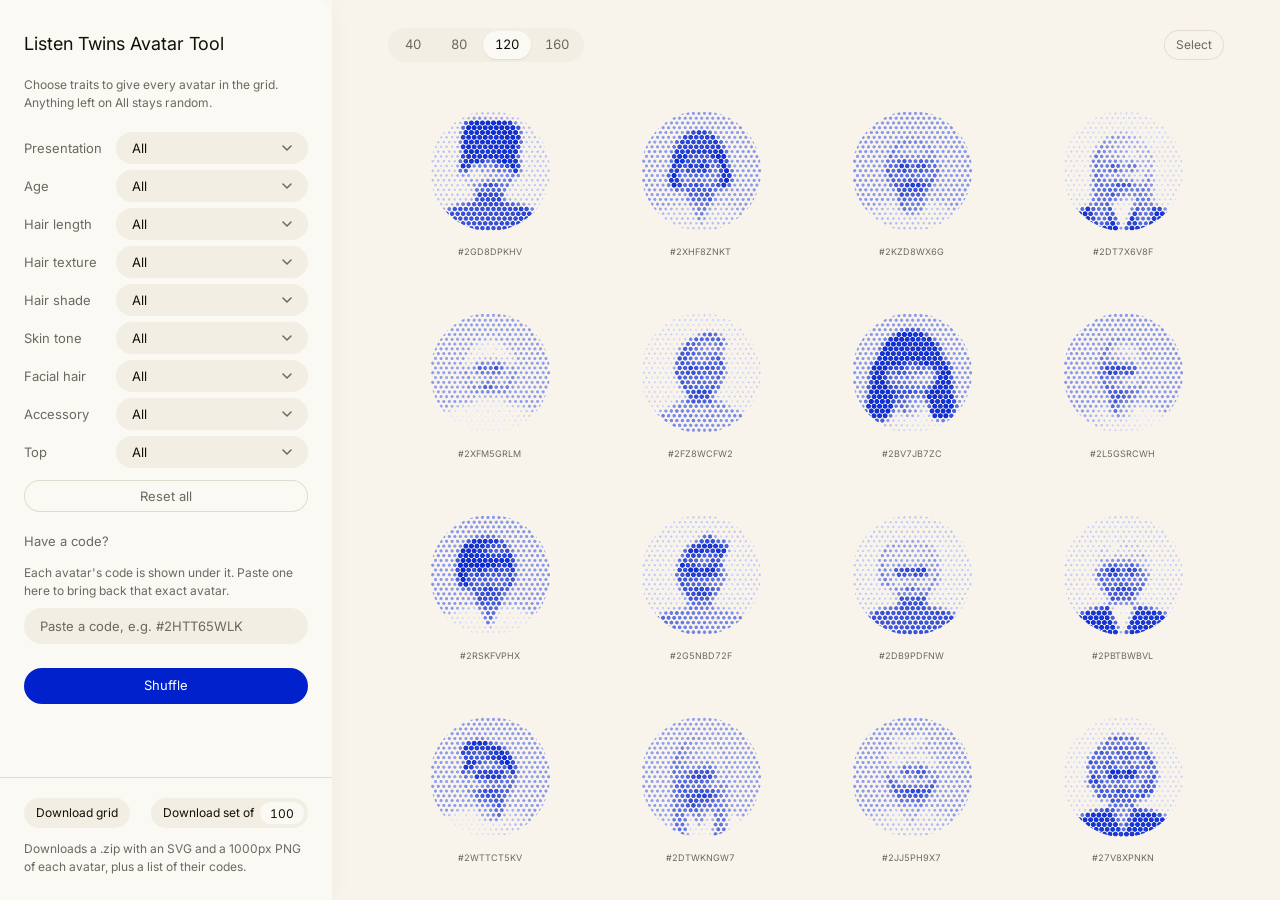
==== commit f21eccc1: "Twin Avatars: Shuffle scrolls with the parts; note on what downloads contain Only the downloads stay" ====
--- a/generator/index.html
+++ b/generator/index.html
@@ -7,7 +7,7 @@
 <link rel="preconnect" href="https://fonts.googleapis.com">
 <link rel="preconnect" href="https://fonts.gstatic.com" crossorigin>
 <link href="https://fonts.googleapis.com/css2?family=Inter&display=swap" rel="stylesheet">
-<link rel="stylesheet" href="styles.css?v=57">
+<link rel="stylesheet" href="styles.css?v=59">
 </head>
 <body>
 <div class="app">
@@ -27,12 +27,12 @@
         <p class="hint restore-hint" id="codeHint">Each avatar's code is shown under it. Paste one here to bring back that exact avatar.</p>
         <input aria-describedby="codeHint" type="text" id="seedInput" class="field" placeholder="Paste a code, e.g. #2HTT65WLK" spellcheck="false" autocomplete="off">
       </div>
+
+      <button id="generateBtn" class="btn primary generate">Shuffle</button>
     </div>
 
-    <!-- pinned: Generate and Export stay visible while the options scroll -->
+    <!-- pinned: downloads stay visible while the options scroll -->
     <div class="sidebar-foot">
-      <button id="generateBtn" class="btn primary generate">Shuffle</button>
-
       <section class="export" aria-label="Download">
         <div class="export-row">
           <button id="exportGrid" class="btn small" title="Zip of the avatars on screen: SVGs, PNGs and codes">Download grid</button>
--- a/generator/styles.css
+++ b/generator/styles.css
@@ -95,8 +95,8 @@
 .group { margin-top: 24px; padding-top: 20px; border-top: 1px solid var(--hairline); }
 .group h2 { font-size: 13px; color: var(--text-secondary); margin-bottom: 12px; }
 .group-head { display: flex; justify-content: space-between; align-items: baseline; }
-.generate { width: 100%; }
-.export { margin-top: 16px; padding-top: 16px; border-top: 1px solid var(--hairline); }
+.generate { width: 100%; margin-top: 24px; }
+.export { margin-top: 0; }
 .export .export-row { margin-top: 0; }
 .export-note { margin-top: 8px; }
 .export-row { display: flex; flex-wrap: wrap; justify-content: space-between; align-items: center; gap: 8px; margin-top: 8px; }
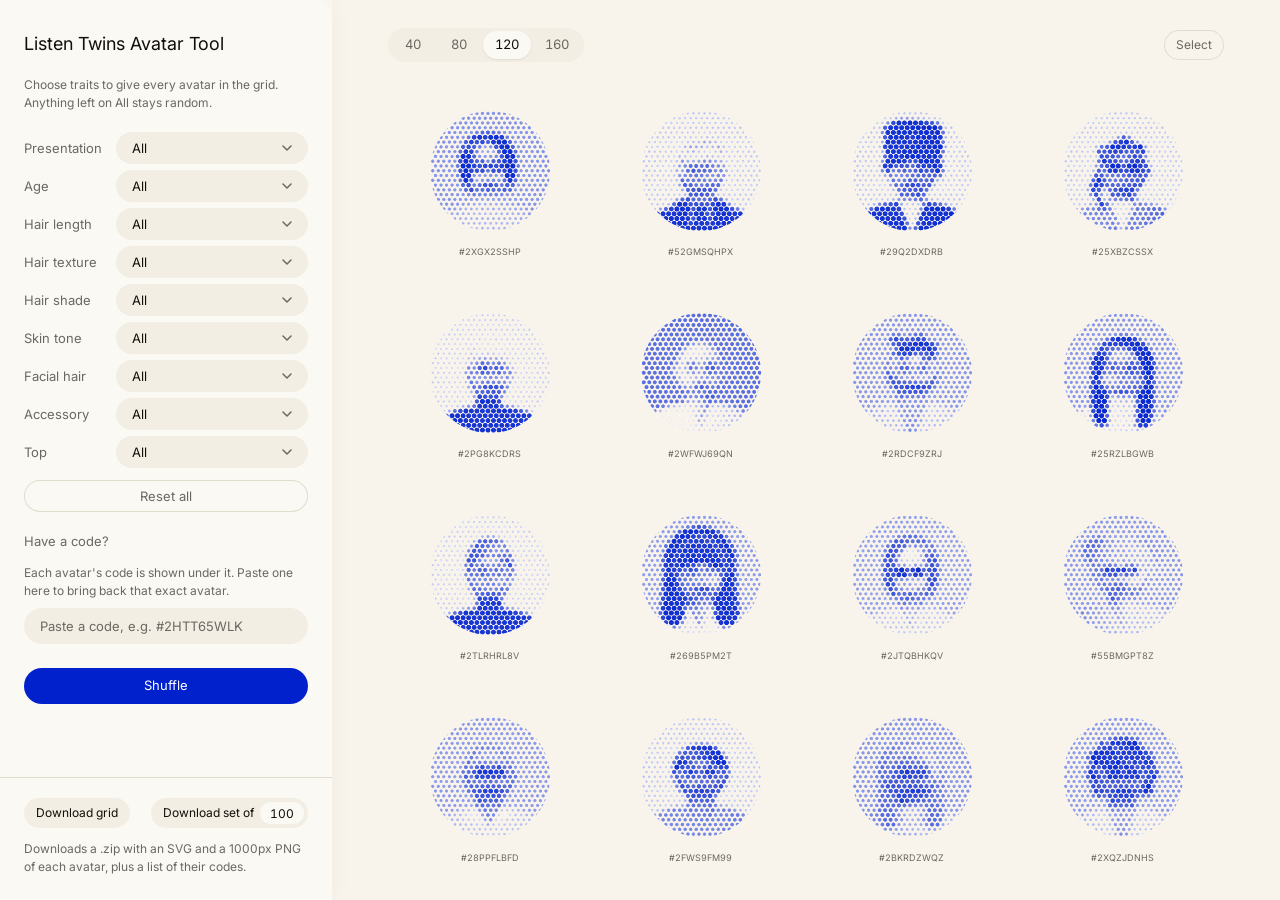
==== commit 5a9735f7: "Twin Avatars: Shuffle keeps selected avatars; Done clears the selection Co-Authored-By: Claude Opus " ====
--- a/generator/index.html
+++ b/generator/index.html
@@ -74,6 +74,6 @@
 </div>
 <div class="cursor-tip" id="cursorTip" aria-hidden="true">Copy SVG</div>
 <script src="avatar.js?v=55"></script>
-<script src="app.js?v=38"></script>
+<script src="app.js?v=40"></script>
 </body>
 </html>
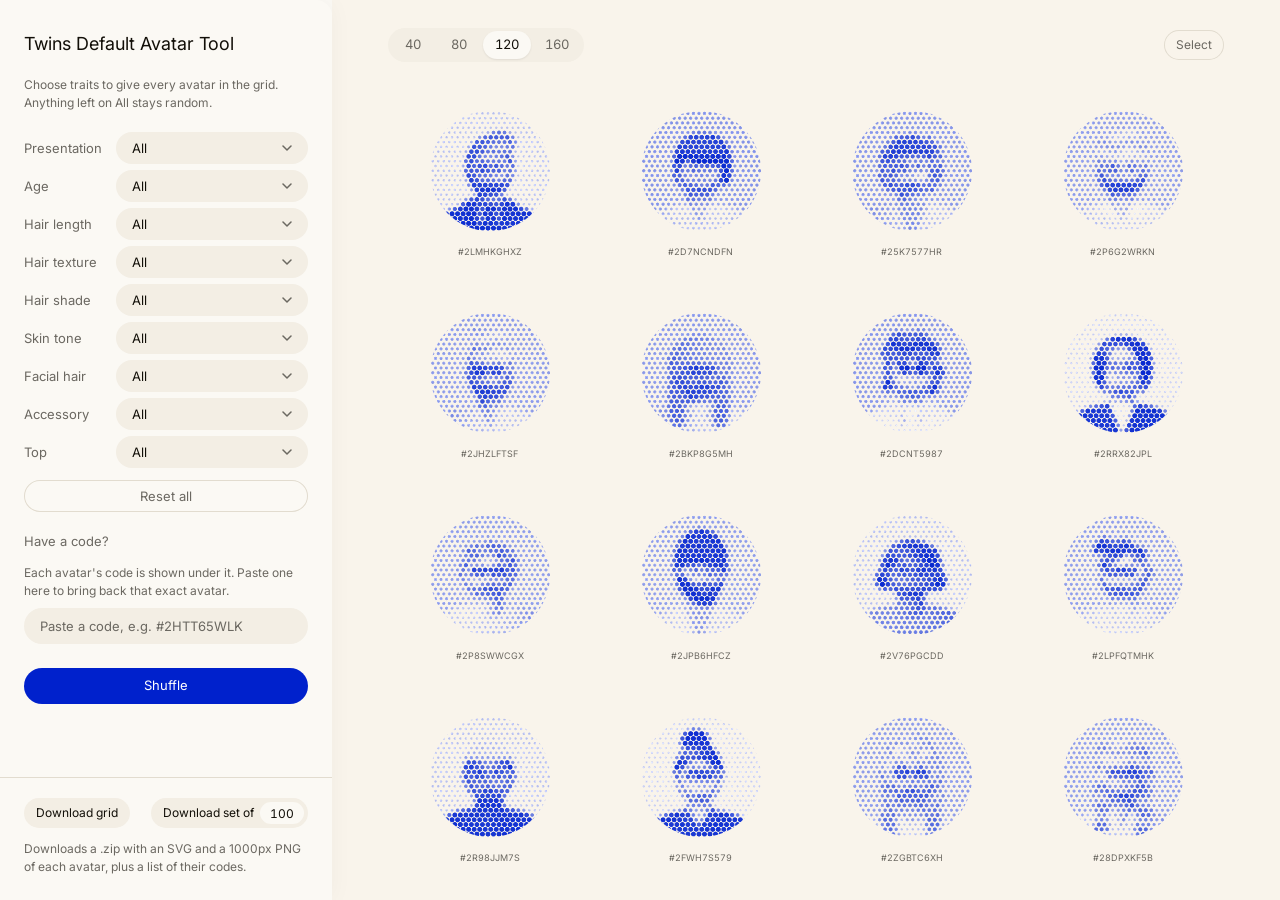
==== commit 2d920f7c: "Rename to Twins Default Avatar Tool at /twins-default-avatar-tool/ The old /generator/ path redirect" ====
--- a/generator/index.html
+++ b/generator/index.html
@@ -2,78 +2,13 @@
 <html lang="en">
 <head>
 <meta charset="UTF-8">
-<meta name="viewport" content="width=device-width, initial-scale=1.0">
-<title>Listen Twins Avatar Tool</title>
-<link rel="preconnect" href="https://fonts.googleapis.com">
-<link rel="preconnect" href="https://fonts.gstatic.com" crossorigin>
-<link href="https://fonts.googleapis.com/css2?family=Inter&display=swap" rel="stylesheet">
-<link rel="stylesheet" href="styles.css?v=59">
+<title>Twins Default Avatar Tool</title>
+<!-- moved: keep old links working -->
+<meta http-equiv="refresh" content="0; url=../twins-default-avatar-tool/">
+<link rel="canonical" href="../twins-default-avatar-tool/">
+<script>location.replace("../twins-default-avatar-tool/" + location.search + location.hash);</script>
 </head>
 <body>
-<div class="app">
-
-  <aside class="sidebar">
-    <div class="sidebar-body">
-      <h1>Listen Twins Avatar Tool</h1>
-
-      <section class="group">
-        <p class="hint parts-hint">Choose traits to give every avatar in the grid. Anything left on All stays random.</p>
-        <div id="parts"></div>
-        <button id="unlockAll" class="btn outline reset">Reset all</button>
-      </section>
-
-      <div class="restore">
-        <label for="seedInput">Have a code?</label>
-        <p class="hint restore-hint" id="codeHint">Each avatar's code is shown under it. Paste one here to bring back that exact avatar.</p>
-        <input aria-describedby="codeHint" type="text" id="seedInput" class="field" placeholder="Paste a code, e.g. #2HTT65WLK" spellcheck="false" autocomplete="off">
-      </div>
-
-      <button id="generateBtn" class="btn primary generate">Shuffle</button>
-    </div>
-
-    <!-- pinned: downloads stay visible while the options scroll -->
-    <div class="sidebar-foot">
-      <section class="export" aria-label="Download">
-        <div class="export-row">
-          <button id="exportGrid" class="btn small" title="Zip of the avatars on screen: SVGs, PNGs and codes">Download grid</button>
-          <!-- one pill: the label downloads, the number inside is editable -->
-          <span class="set-pill" title="Zip of that many new, unique avatars">
-            <button id="exportSet" class="set-btn">Download set of</button>
-            <input type="number" id="setCount" value="100" min="1" max="2000" aria-label="Number of avatars in the set">
-          </span>
-        </div>
-        <p class="hint export-note">Downloads a .zip with an SVG and a 1000px PNG of each avatar, plus a list of their codes.</p>
-        <p class="hint status" hidden>
-          <span id="exportStatus" aria-live="polite"></span>
-          <button id="cancelExport" class="cancel" aria-label="Cancel download" hidden>×</button>
-        </p>
-      </section>
-    </div>
-  </aside>
-
-  <main class="stage">
-    <div class="stage-head">
-      <div class="sizes" id="sizes" role="radiogroup" aria-label="Avatar size">
-        <button role="radio" data-size="40">40</button>
-        <button role="radio" data-size="80">80</button>
-        <button role="radio" data-size="120">120</button>
-        <button role="radio" data-size="160">160</button>
-      </div>
-      <div class="select-bar">
-        <span class="select-tools" id="selectTools" hidden>
-          <span class="sel-count" id="selCount" aria-live="polite">0 selected</span>
-          <button id="selectAll" class="link">Select all</button>
-          <button id="deselectAll" class="link">Deselect all</button>
-        </span>
-        <button id="selectToggle" class="btn small outline" aria-pressed="false">Select</button>
-      </div>
-    </div>
-    <div class="grid" id="grid"></div>
-  </main>
-
-</div>
-<div class="cursor-tip" id="cursorTip" aria-hidden="true">Copy SVG</div>
-<script src="avatar.js?v=55"></script>
-<script src="app.js?v=40"></script>
+<p>This tool has moved to <a href="../twins-default-avatar-tool/">Twins Default Avatar Tool</a>.</p>
 </body>
 </html>
